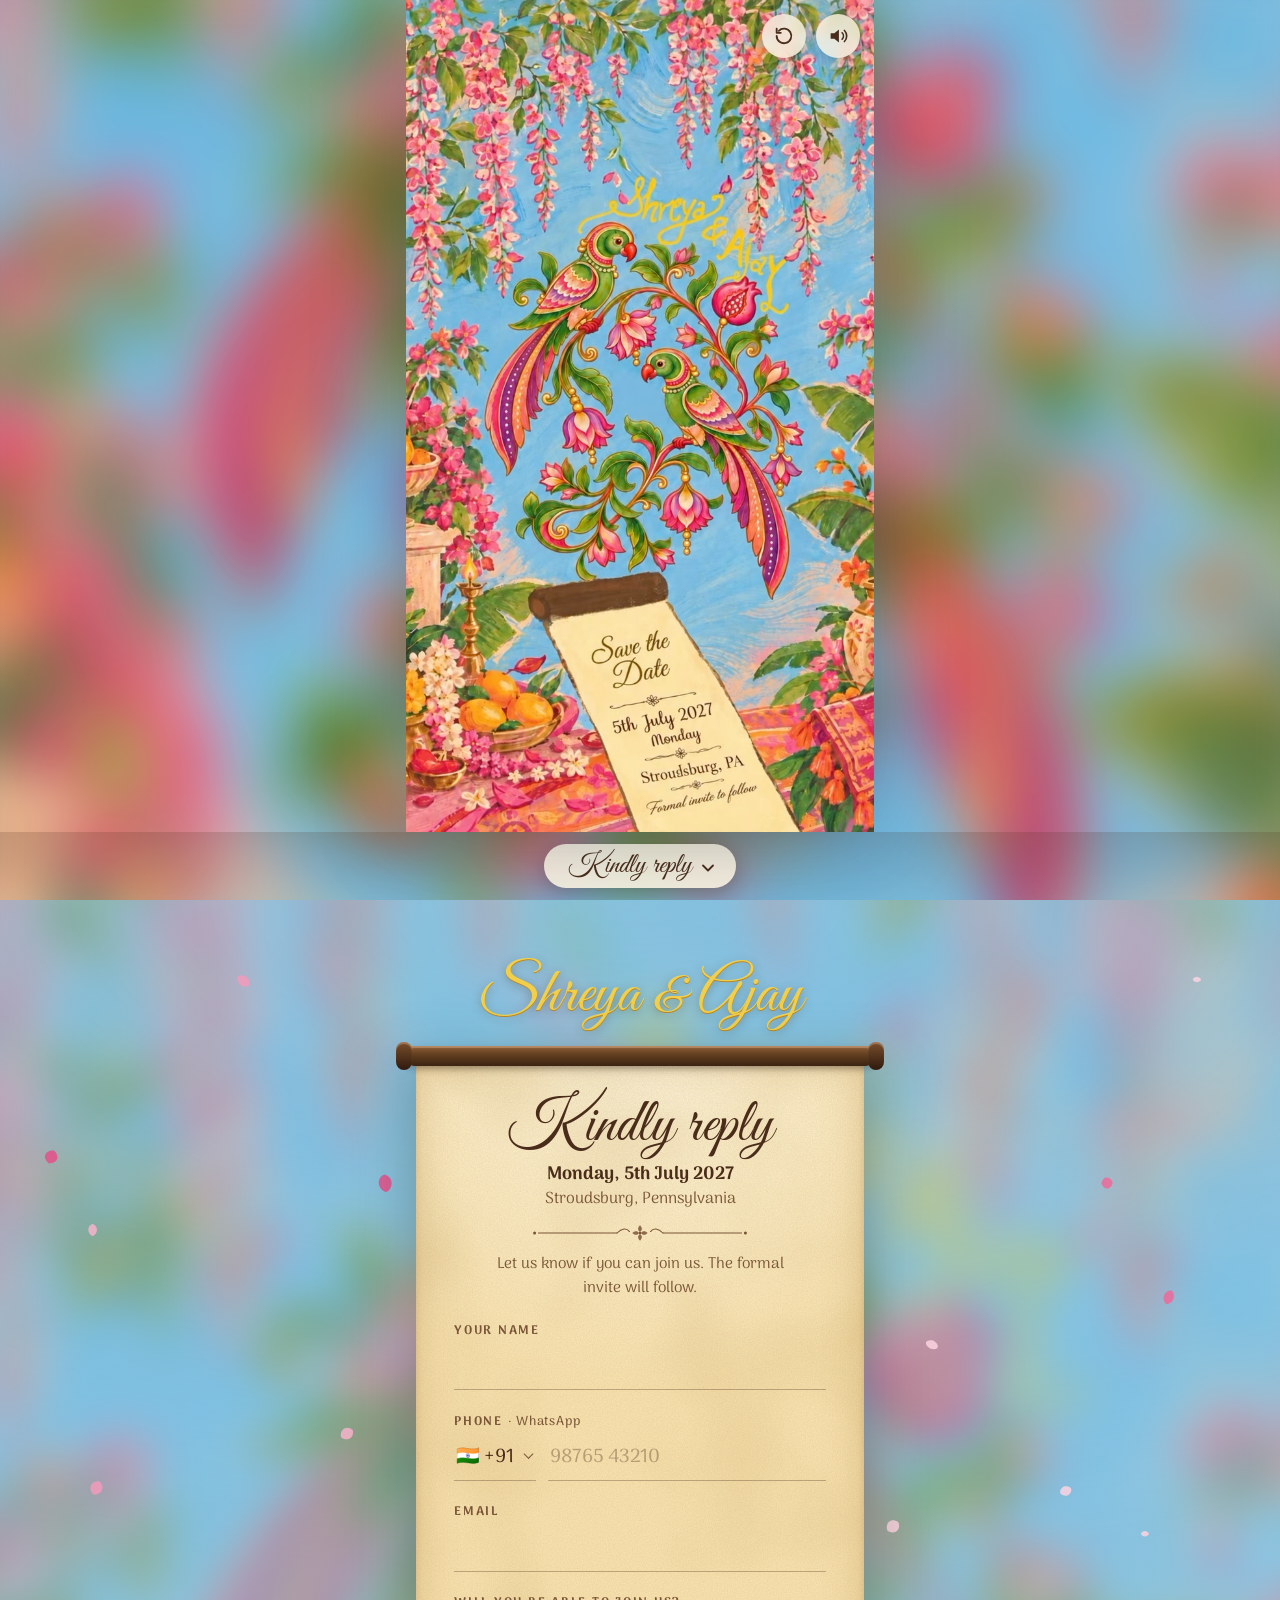
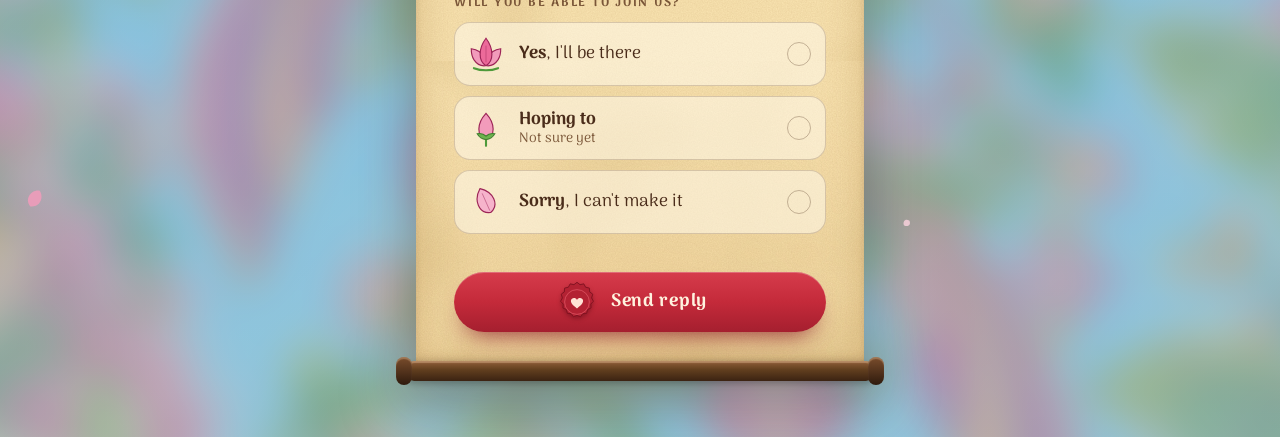
==== save-the-date/index.html @ 5972d690 "Save the date: custom reply page with a Cloudflare D1 backend /save-the-date/ plays the save-the-dat" ====
<!doctype html>
<html lang="en">
<head>
  <meta charset="utf-8">
  <meta name="viewport" content="width=device-width, initial-scale=1, viewport-fit=cover">
  <title>Shreya &amp; Ajay · Save the Date</title>
  <meta name="description" content="Monday, 5th July 2027 · Stroudsburg, PA">
  <meta name="robots" content="noindex, nofollow">
  <meta name="theme-color" content="#8DC3DD">
  <link rel="canonical" href="https://shreya-ajay.pages.dev/save-the-date/">

  <!-- WhatsApp / social link preview -->
  <meta property="og:type" content="website">
  <meta property="og:url" content="https://shreya-ajay.pages.dev/save-the-date/">
  <meta property="og:title" content="Shreya &amp; Ajay · Save the Date">
  <meta property="og:description" content="Monday, 5th July 2027 · Stroudsburg, PA · Tap to open">
  <meta property="og:image" content="https://shreya-ajay.pages.dev/save-the-date/media/og.jpg">
  <meta property="og:image:width" content="1200">
  <meta property="og:image:height" content="630">
  <meta property="og:image:alt" content="Two painted parrots on a flowering vine under pink wisteria, with Shreya &amp; Ajay written in gold">
  <meta name="twitter:card" content="summary_large_image">

  <link rel="icon" href="favicon.svg" type="image/svg+xml">
  <link rel="preconnect" href="https://fonts.googleapis.com">
  <link rel="preconnect" href="https://fonts.gstatic.com" crossorigin>
  <link rel="stylesheet" href="https://fonts.googleapis.com/css2?family=Arima:wght@400;500;600;700&family=Great+Vibes&display=swap">
  <link rel="preload" as="image" href="media/poster.jpg">
  <link rel="stylesheet" href="style.css">
  <script type="module" src="app.js"></script>
</head>
<body>
<main>

  <!-- 1 · The save-the-date film -->
  <section class="stage" id="stage" aria-label="Save the date">
    <img class="stage__backdrop" src="media/poster.jpg" alt="">
    <div class="stage__frame">
      <video class="film" id="film" playsinline preload="metadata" poster="media/poster.jpg"
             src="video/save-the-date.mp4"
             aria-label="Save the date film: Shreya and Ajay, Monday 5th July 2027, Stroudsburg, Pennsylvania. Formal invite to follow."></video>

      <button class="opener" id="opener" type="button" aria-label="Open the save the date (plays with sound)">
        <svg class="envelope" viewBox="0 0 120 84" aria-hidden="true">
          <rect x="2" y="2" width="116" height="80" rx="6" fill="#FBEFD3" stroke="#6B4A2E" stroke-width="2.5"/>
          <path d="M5 79 47 46M115 79 73 46" fill="none" stroke="#6B4A2E" stroke-width="2" stroke-linecap="round" opacity=".5"/>
          <path class="envelope__flap" d="M3.5 5.5 60 50 116.5 5.5" fill="#F6E4BC" stroke="#6B4A2E" stroke-width="2.5" stroke-linejoin="round"/>
          <path class="envelope__heart" d="M60 60c-9.5-6.6-11.6-12-8.6-15.3 2.6-2.8 6.8-2 8.6 1.4 1.8-3.4 6-4.2 8.6-1.4 3 3.3.9 8.7-8.6 15.3z" fill="#D2283C" stroke="#8A1626" stroke-width="1.2"/>
        </svg>
        <span class="opener__label">Tap to open</span>
        <span class="opener__hint">
          <svg viewBox="0 0 24 24" aria-hidden="true"><path d="M4 9h4l5-4v14l-5-4H4z" fill="currentColor"/><path d="M16.5 8.5a5 5 0 0 1 0 7M19 6a8.5 8.5 0 0 1 0 12" fill="none" stroke="currentColor" stroke-width="1.8" stroke-linecap="round"/></svg>
          Sound on
        </span>
      </button>

      <div class="spinner" aria-hidden="true"></div>

      <div class="film-controls">
        <button class="round-btn replay" id="replay" type="button" aria-label="Watch again">
          <svg viewBox="0 0 24 24" aria-hidden="true"><path d="M4 12a8 8 0 1 0 2.3-5.7M4 4v4.5h4.5" fill="none" stroke="currentColor" stroke-width="2" stroke-linecap="round" stroke-linejoin="round"/></svg>
        </button>
        <button class="round-btn" id="sound" type="button" aria-label="Mute" aria-pressed="false">
          <svg class="icon-on" viewBox="0 0 24 24" aria-hidden="true"><path d="M4 9h4l5-4v14l-5-4H4z" fill="currentColor"/><path d="M16.5 8.5a5 5 0 0 1 0 7M19 6a8.5 8.5 0 0 1 0 12" fill="none" stroke="currentColor" stroke-width="1.8" stroke-linecap="round"/></svg>
          <svg class="icon-off" viewBox="0 0 24 24" aria-hidden="true"><path d="M4 9h4l5-4v14l-5-4H4z" fill="currentColor"/><path d="m16 9 6 6m0-6-6 6" fill="none" stroke="currentColor" stroke-width="1.8" stroke-linecap="round"/></svg>
        </button>
      </div>
    </div>

    <!-- Below the film, so it never covers the painting -->
    <div class="stage__bar">
      <a class="cue" id="cue" href="#reply">
        <span>Kindly reply</span>
        <svg viewBox="0 0 24 24" aria-hidden="true"><path d="m6 9 6 6 6-6" fill="none" stroke="currentColor" stroke-width="2.2" stroke-linecap="round" stroke-linejoin="round"/></svg>
      </a>
    </div>
  </section>

  <!-- 2 · The reply scroll -->
  <section class="reply" id="reply" aria-labelledby="reply-title">
    <div class="reply__bg" aria-hidden="true"></div>
    <canvas class="petals" aria-hidden="true"></canvas>

    <p class="names" aria-hidden="true">Shreya <span>&amp;</span> Ajay</p>

    <div class="scroll" id="scroll">
      <div class="scroll__rod" aria-hidden="true"></div>
      <div class="scroll__body">
        <div class="scroll__paper">

          <!-- Form -->
          <div class="view" id="form-view">
            <h1 class="script title" id="reply-title">Kindly reply</h1>
            <p class="when"><strong>Monday, 5th July 2027</strong><br>Stroudsburg, Pennsylvania</p>
            <svg class="flourish" viewBox="0 0 240 20" aria-hidden="true">
              <path d="M14 10h82m48 0h82" stroke="currentColor" stroke-width="1.1" stroke-linecap="round"/>
              <path d="M96 10c5-5 10-5.5 13-1.5M144 10c-5-5-10-5.5-13-1.5" fill="none" stroke="currentColor" stroke-width="1.1" stroke-linecap="round"/>
              <g transform="translate(120 10)" fill="currentColor">
                <path d="M0-8c2.6 2.6 2.6 5.2 0 7-2.6-1.8-2.6-4.4 0-7zM0 8c2.6-2.6 2.6-5.2 0-7-2.6 1.8-2.6 4.4 0 7zM-8 0c2.6-2.6 5.2-2.6 7 0-1.8 2.6-4.4 2.6-7 0zM8 0c-2.6-2.6-5.2-2.6-7 0 1.8 2.6 4.4 2.6 7 0z" opacity=".85"/>
                <circle r="1.4"/>
              </g>
              <circle cx="10" cy="10" r="1.6" fill="currentColor"/><circle cx="230" cy="10" r="1.6" fill="currentColor"/>
            </svg>
            <p class="intro">Let us know if you can join us. The formal invite will follow.</p>

            <form id="rsvp" novalidate>
              <div class="field">
                <label for="name">Your name</label>
                <input id="name" name="name" autocomplete="name" autocapitalize="words" maxlength="80" required enterkeyhint="next" aria-describedby="name-error">
                <p class="field__error" id="name-error"></p>
              </div>

              <div class="field">
                <label for="phone">Phone <span class="label-note">· WhatsApp</span></label>
                <div class="phone">
                  <div class="cc">
                    <span class="cc__shown" id="cc-shown" aria-hidden="true">+91</span>
                    <select id="cc" name="cc" aria-label="Country code"></select>
                  </div>
                  <input id="phone" name="phone" type="tel" inputmode="tel" autocomplete="tel-national" maxlength="20" required enterkeyhint="next" aria-describedby="phone-error">
                </div>
                <p class="field__error" id="phone-error"></p>
              </div>

              <div class="field">
                <label for="email">Email</label>
                <input id="email" name="email" type="email" inputmode="email" autocomplete="email" autocapitalize="off" spellcheck="false" maxlength="254" required enterkeyhint="done" aria-describedby="email-error">
                <p class="field__error" id="email-error"></p>
              </div>

              <fieldset class="field choices" aria-describedby="attending-error">
                <legend>Will you be able to join us?</legend>
                <label class="choice">
                  <input type="radio" name="attending" value="yes" required>
                  <svg class="choice__art" viewBox="0 0 40 40" aria-hidden="true">
                    <path d="M8.5 33.5c3.6 1.4 7.4 2 11.5 2s7.9-.6 11.5-2" fill="none" stroke="#4E9A3A" stroke-width="2" stroke-linecap="round"/>
                    <path d="M6 15c5.8.6 10 3.6 12.3 8.6 1.6 3.6 1.4 6.6.8 7.6-3.6.3-7.8-1.6-10.5-5.6C7 23.1 5.9 19.2 6 15z" fill="#F29BBB" stroke="#9C2457" stroke-width="1.1"/>
                    <path d="M34 15c-5.8.6-10 3.6-12.3 8.6-1.6 3.6-1.4 6.6-.8 7.6 3.6.3 7.8-1.6 10.5-5.6C33 23.1 34.1 19.2 34 15z" fill="#F29BBB" stroke="#9C2457" stroke-width="1.1"/>
                    <path d="M20 5c3.8 5 5.6 10 5.6 15.2S23.5 29 20 31.2c-3.5-2.2-5.6-5.8-5.6-11S16.2 10 20 5z" fill="#EC6A9A" stroke="#9C2457" stroke-width="1.1"/>
                    <path d="M20 12v16" stroke="#9C2457" stroke-width=".8" opacity=".5"/>
                  </svg>
                  <span class="choice__text"><b>Yes</b>, I'll be there</span>
                  <span class="choice__tick" aria-hidden="true"></span>
                </label>
                <label class="choice">
                  <input type="radio" name="attending" value="maybe">
                  <svg class="choice__art" viewBox="0 0 40 40" aria-hidden="true">
                    <path d="M20 31v6" stroke="#4E9A3A" stroke-width="2" stroke-linecap="round"/>
                    <path d="M20 6c4.6 5 6.8 10 6.8 15 0 4.8-2.8 8.6-6.8 9.8-4-1.2-6.8-5-6.8-9.8 0-5 2.2-10 6.8-15z" fill="#F29BBB" stroke="#9C2457" stroke-width="1.1"/>
                    <path d="M20 31c-3.4-.4-6.6-2.4-8.4-5.6 3.4-.6 6.6.4 8.4 2.4 1.8-2 5-3 8.4-2.4-1.8 3.2-5 5.2-8.4 5.6z" fill="#6DB24E" stroke="#3F7D2E" stroke-width="1"/>
                  </svg>
                  <span class="choice__text"><b>Hoping to</b> <small>Not sure yet</small></span>
                  <span class="choice__tick" aria-hidden="true"></span>
                </label>
                <label class="choice">
                  <input type="radio" name="attending" value="no">
                  <svg class="choice__art" viewBox="0 0 40 40" aria-hidden="true">
                    <g transform="rotate(-24 20 20)">
                      <path d="M20 6c5.2 4 8 9 8 14.2 0 5.6-3.4 9.4-8 10.8-4.6-1.4-8-5.2-8-10.8C12 15 14.8 10 20 6z" fill="#F6B3CB" stroke="#9C2457" stroke-width="1.1"/>
                      <path d="M20 11v18" stroke="#9C2457" stroke-width=".8" opacity=".5"/>
                    </g>
                  </svg>
                  <span class="choice__text"><b>Sorry</b>, I can't make it</span>
                  <span class="choice__tick" aria-hidden="true"></span>
                </label>
                <p class="field__error" id="attending-error"></p>
              </fieldset>

              <div class="reveal" id="guests-reveal" inert>
                <div class="reveal__inner">
                  <div class="field guests">
                    <label for="guests">Total guests, including you</label>
                    <div class="count">
                      <button class="step" type="button" data-step="-1" aria-label="One fewer guest">−</button>
                      <output class="count__out" for="guests" id="guests-out" aria-live="polite">
                        <span class="count__num" id="guests-num">1</span>
                        <span class="count__unit" id="guests-unit">just me</span>
                      </output>
                      <button class="step" type="button" data-step="1" aria-label="One more guest">+</button>
                    </div>
                    <input class="range" id="guests" name="guests" type="range" min="1" max="10" step="1" value="1" aria-valuetext="Just me" aria-describedby="guests-error">
                    <div class="ticks" aria-hidden="true"></div>
                    <p class="field__error" id="guests-error"></p>
                  </div>
                </div>
              </div>

              <!-- Leave empty: catches spam bots -->
              <div class="hp" aria-hidden="true">
                <label for="website">Website</label>
                <input id="website" name="website" tabindex="-1" autocomplete="off">
              </div>

              <div class="turnstile" id="turnstile-box"></div>
              <p class="form-error" id="form-error" role="alert"></p>

              <button class="send" id="send" type="submit">
                <svg class="send__seal" viewBox="0 0 48 48" aria-hidden="true">
                  <path d="M24 2.5l3.3 2.6 4.1-.9 2 3.7 4.1.9.3 4.2 3.4 2.5-1.3 4 2 3.7-2.9 3.1.3 4.2-3.8 1.8-1 4.1-4.2.3-2.4 3.4-3.9-1.5-3.9 1.5-2.4-3.4-4.2-.3-1-4.1-3.8-1.8.3-4.2-2.9-3.1 2-3.7-1.3-4 3.4-2.5.3-4.2 4.1-.9 2-3.7 4.1.9z" fill="#B32233" stroke="#7E1220" stroke-width="1"/>
                  <circle cx="24" cy="24" r="13.5" fill="none" stroke="#E9606E" stroke-width="1" opacity=".7"/>
                  <path d="M24 31c-6.4-4.4-7.8-8-5.8-10.2 1.8-1.9 4.6-1.4 5.8.9 1.2-2.3 4-2.8 5.8-.9 2 2.2.6 5.8-5.8 10.2z" fill="#FFE3D6"/>
                </svg>
                <span class="send__label">Send reply</span>
              </button>
            </form>
          </div>

          <!-- Thank you -->
          <div class="view thanks" id="thanks-view" hidden>
            <svg class="thanks__art" viewBox="0 0 120 84" aria-hidden="true">
              <rect x="2" y="2" width="116" height="80" rx="6" fill="#FBEFD3" stroke="#6B4A2E" stroke-width="2.5"/>
              <path d="M5 79 47 46M115 79 73 46" fill="none" stroke="#6B4A2E" stroke-width="2" stroke-linecap="round" opacity=".5"/>
              <path d="M3.5 5.5 60 50 116.5 5.5" fill="#F6E4BC" stroke="#6B4A2E" stroke-width="2.5" stroke-linejoin="round"/>
              <path d="M60 60c-9.5-6.6-11.6-12-8.6-15.3 2.6-2.8 6.8-2 8.6 1.4 1.8-3.4 6-4.2 8.6-1.4 3 3.3.9 8.7-8.6 15.3z" fill="#D2283C" stroke="#8A1626" stroke-width="1.2"/>
            </svg>
            <h2 class="script title" id="thanks-title" tabindex="-1">Thank you!</h2>
            <p class="thanks__msg" id="thanks-msg"></p>
            <p class="summary" id="thanks-summary"></p>

            <div class="calendar" id="calendar">
              <p class="calendar__label">Add the date to your calendar</p>
              <div class="calendar__links">
                <a class="pill" id="cal-google" target="_blank" rel="noopener"
                   href="https://calendar.google.com/calendar/render?action=TEMPLATE&amp;text=Shreya%20%26%20Ajay%27s%20wedding&amp;dates=20270705/20270706&amp;location=Stroudsburg%2C%20PA&amp;details=Formal%20invite%20to%20follow.%20https%3A%2F%2Fshreya-ajay.pages.dev%2Fsave-the-date%2F">Google</a>
                <a class="pill" href="wedding.ics" download="shreya-ajay-wedding.ics">Apple / Outlook</a>
              </div>
            </div>

            <svg class="flourish" viewBox="0 0 240 20" aria-hidden="true">
              <path d="M14 10h82m48 0h82" stroke="currentColor" stroke-width="1.1" stroke-linecap="round"/>
              <g transform="translate(120 10)" fill="currentColor">
                <path d="M0-8c2.6 2.6 2.6 5.2 0 7-2.6-1.8-2.6-4.4 0-7zM0 8c2.6-2.6 2.6-5.2 0-7-2.6 1.8-2.6 4.4 0 7zM-8 0c2.6-2.6 5.2-2.6 7 0-1.8 2.6-4.4 2.6-7 0zM8 0c-2.6-2.6-5.2-2.6-7 0 1.8 2.6 4.4 2.6 7 0z" opacity=".85"/>
                <circle r="1.4"/>
              </g>
            </svg>
            <p class="formal">Formal invite to follow</p>

            <div class="thanks__actions">
              <button class="text-btn" id="change" type="button">Change my reply</button>
              <button class="text-btn" id="another" type="button">Reply for someone else</button>
            </div>
          </div>

          <noscript><p class="intro">Please turn on JavaScript to send your reply.</p></noscript>
        </div>
      </div>
      <div class="scroll__rod" aria-hidden="true"></div>
    </div>

    <p class="status" id="status" role="status" aria-live="polite"></p>
  </section>
</main>

<!-- The envelope that flies off when a reply is sent -->
<div class="flight" id="flight" aria-hidden="true">
  <svg viewBox="0 0 120 84">
    <rect x="2" y="2" width="116" height="80" rx="6" fill="#FBEFD3" stroke="#6B4A2E" stroke-width="2.5"/>
    <path d="M5 79 47 46M115 79 73 46" fill="none" stroke="#6B4A2E" stroke-width="2" stroke-linecap="round" opacity=".5"/>
    <path class="flight__flap" d="M3.5 5.5 60 50 116.5 5.5" fill="#F6E4BC" stroke="#6B4A2E" stroke-width="2.5" stroke-linejoin="round"/>
    <path class="flight__heart" d="M60 60c-9.5-6.6-11.6-12-8.6-15.3 2.6-2.8 6.8-2 8.6 1.4 1.8-3.4 6-4.2 8.6-1.4 3 3.3.9 8.7-8.6 15.3z" fill="#D2283C" stroke="#8A1626" stroke-width="1.2"/>
  </svg>
</div>
</body>
</html>
---- save-the-date/style.css ----
/* Shreya & Ajay · Save the Date
   Colours are sampled from the save-the-date painting: sky, wisteria pink,
   parrot green, the gold of the names, parchment and the brown ink on the scroll. */

:root {
  --sky: #8dc3dd;
  --sky-deep: #3f7fae;
  --pink: #e5508a;
  --pink-soft: #f6b3cb;
  --rose: #9c2457;
  --leaf: #4e9a3a;
  --gold: #f2cf4a;
  --paper: #fbe5b2;
  --paper-hi: #fff6dc;
  --paper-lo: #efd29a;
  --ink: #4a2c1a;
  --ink-soft: #7a5638;
  --ink-line: rgba(74, 44, 26, 0.32);
  --seal: #c42a3a;
  --seal-deep: #8a1626;
  --error: #a3192b;

  --script: 'Great Vibes', 'Snell Roundhand', 'Apple Chancery', cursive;
  --serif: 'Arima', Georgia, 'Times New Roman', serif;
  --spring: cubic-bezier(0.34, 1.56, 0.64, 1);
  --ease: cubic-bezier(0.65, 0, 0.35, 1);

  --paper-grain: url("data:image/svg+xml;utf8,<svg xmlns='http://www.w3.org/2000/svg' width='240' height='240'><filter id='n'><feTurbulence type='fractalNoise' baseFrequency='.8' numOctaves='3' stitchTiles='stitch'/><feColorMatrix values='0 0 0 0 .42 0 0 0 0 .27 0 0 0 0 .1 0 0 0 .22 0'/></filter><rect width='100%' height='100%' filter='url(%23n)'/></svg>");
  --paper-stains: url("data:image/svg+xml;utf8,<svg xmlns='http://www.w3.org/2000/svg' width='600' height='600'><filter id='s'><feTurbulence type='fractalNoise' baseFrequency='.008' numOctaves='2' seed='7'/><feColorMatrix values='0 0 0 0 .6 0 0 0 0 .42 0 0 0 0 .15 0 0 0 .55 -.25'/></filter><rect width='100%' height='100%' filter='url(%23s)'/></svg>");

  color-scheme: light;
}

*, *::before, *::after { box-sizing: border-box; }

html { -webkit-text-size-adjust: 100%; text-size-adjust: 100%; }
@media (prefers-reduced-motion: no-preference) {
  html { scroll-behavior: smooth; }
}

body {
  margin: 0;
  background: var(--sky);
  color: var(--ink);
  font: 400 17px/1.5 var(--serif);
  -webkit-font-smoothing: antialiased;
  overflow-x: hidden;
}

button, input, select { font: inherit; color: inherit; }
button { cursor: pointer; -webkit-tap-highlight-color: transparent; }
[hidden] { display: none !important; }

.script { font-family: var(--script); font-weight: 400; }

/* ───────────── 1 · The film ───────────── */

/* The film fills the screen above a slim bar. The frame is never wider than 9:16,
   so on any screen the film is only ever trimmed at the sides, never top or bottom,
   and the date on its scroll (at the very bottom of the painting) always shows. */
.stage {
  position: relative;
  height: 100vh;
  height: 100svh;
  display: grid;
  grid-template-rows: minmax(0, 1fr) auto;
  justify-items: center;
  overflow: hidden;
  overflow: clip; /* clip, unlike hidden, can never be scrolled sideways by scrollIntoView */
  isolation: isolate;
  background: #6fa9c8;
}

.stage__backdrop {
  position: absolute;
  inset: -48px;
  width: calc(100% + 96px);
  height: calc(100% + 96px);
  object-fit: cover;
  filter: blur(30px) saturate(1.15);
  opacity: 0.9;
  z-index: -1;
}

.stage__frame {
  position: relative;
  height: 100%;
  aspect-ratio: 9 / 16;
  max-width: 100%;
  overflow: hidden;
  overflow: clip;
  background: var(--sky);
  box-shadow: 0 0 80px rgba(18, 44, 66, 0.35);
}

.film {
  position: absolute;
  inset: 0;
  width: 100%;
  height: 100%;
  object-fit: cover;
  display: block;
}

/* The envelope over the film, before it plays */
.opener {
  position: absolute;
  inset: 0;
  border: 0;
  padding: 0 0 18vh;
  display: flex;
  flex-direction: column;
  align-items: center;
  justify-content: flex-end;
  gap: 14px;
  background: linear-gradient(180deg, transparent 45%, rgba(60, 30, 20, 0.28) 100%);
  transition: opacity 0.7s ease, transform 0.9s var(--ease);
}

.envelope {
  width: 116px;
  overflow: visible;
  filter: drop-shadow(0 10px 14px rgba(60, 30, 10, 0.35));
  animation: float 3.2s ease-in-out infinite;
}
.envelope__flap, .flight__flap {
  transform-box: fill-box;
  transform-origin: 50% 0;
  transition: transform 0.5s var(--ease);
}
.envelope__heart { transform-box: fill-box; transform-origin: 50% 50%; animation: beat 1.6s ease-in-out infinite; }

.opener__label {
  padding: 10px 22px;
  border-radius: 999px;
  background: rgba(255, 248, 230, 0.86);
  color: var(--ink);
  font: 600 15px/1 var(--serif);
  letter-spacing: 0.16em;
  text-transform: uppercase;
  box-shadow: 0 6px 18px rgba(40, 20, 10, 0.25);
  -webkit-backdrop-filter: blur(6px);
  backdrop-filter: blur(6px);
}
.opener__hint {
  display: inline-flex;
  align-items: center;
  gap: 6px;
  color: #fff8e6;
  font-size: 14px;
  letter-spacing: 0.04em;
  text-shadow: 0 1px 6px rgba(40, 20, 10, 0.6);
}
.opener__hint svg { width: 18px; height: 18px; }

.opener:focus-visible { outline: none; }
.opener:focus-visible .opener__label { outline: 3px solid var(--gold); outline-offset: 3px; }

.stage.is-open .opener {
  opacity: 0;
  transform: scale(1.08);
  pointer-events: none;
}
.stage.is-open .envelope__flap { transform: scaleY(-1); }

@keyframes float {
  0%, 100% { transform: translateY(0) rotate(-2deg); }
  50% { transform: translateY(-8px) rotate(2deg); }
}
@keyframes beat {
  0%, 60%, 100% { transform: scale(1); }
  30% { transform: scale(1.12); }
}

/* Buffering ring */
.spinner {
  position: absolute;
  left: 50%;
  top: 50%;
  width: 44px;
  height: 44px;
  margin: -22px 0 0 -22px;
  border-radius: 50%;
  border: 3px solid rgba(255, 248, 230, 0.35);
  border-top-color: #fff8e6;
  opacity: 0;
  transition: opacity 0.3s;
  pointer-events: none;
}
.stage.is-buffering .spinner { opacity: 1; animation: spin 0.9s linear infinite; }
@keyframes spin { to { transform: rotate(1turn); } }

.film-controls {
  position: absolute;
  top: max(14px, env(safe-area-inset-top));
  right: 14px;
  display: flex;
  gap: 10px;
  opacity: 0;
  visibility: hidden;
  transition: opacity 0.4s, visibility 0.4s;
}
.stage.is-open .film-controls { opacity: 1; visibility: visible; }
.replay { transform: scale(0.6); opacity: 0; visibility: hidden; transition: transform 0.4s var(--spring), opacity 0.3s, visibility 0.3s; }
.stage.is-ended .replay { transform: none; opacity: 1; visibility: visible; }

.round-btn {
  width: 44px;
  height: 44px;
  border-radius: 50%;
  border: 0;
  display: grid;
  place-items: center;
  background: rgba(255, 248, 230, 0.78);
  color: var(--ink);
  box-shadow: 0 4px 14px rgba(40, 20, 10, 0.22);
  -webkit-backdrop-filter: blur(6px);
  backdrop-filter: blur(6px);
}
.round-btn svg { width: 22px; height: 22px; }
.round-btn .icon-off, .round-btn[aria-pressed='true'] .icon-on { display: none; }
.round-btn[aria-pressed='true'] .icon-off { display: block; }

/* "Kindly reply" bar under the film */
.stage__bar {
  width: 100%;
  min-height: 68px;
  padding: 8px 16px max(8px, env(safe-area-inset-bottom));
  display: flex;
  align-items: center;
  justify-content: center;
  background: linear-gradient(180deg, rgba(74, 44, 26, 0.18), rgba(74, 44, 26, 0.05));
}

.cue {
  display: inline-flex;
  align-items: center;
  gap: 6px;
  padding: 4px 18px 4px 24px;
  border-radius: 999px;
  background: rgba(255, 248, 230, 0.9);
  color: var(--ink);
  text-decoration: none;
  font: 400 28px/1.3 var(--script);
  box-shadow: 0 6px 18px rgba(40, 20, 10, 0.22);
  transition: transform 0.3s var(--spring), box-shadow 0.3s;
}
.cue svg { width: 20px; height: 20px; margin-top: 4px; }
.cue:focus-visible { outline: 3px solid var(--gold); outline-offset: 3px; }
.stage.is-ended .cue { animation: call 1.8s ease-in-out infinite; }
.stage.is-ended .cue svg { animation: nudge 1.8s ease-in-out infinite; }
@keyframes nudge { 50% { transform: translateY(4px); } }
@keyframes call {
  0%, 100% { transform: none; box-shadow: 0 6px 18px rgba(40, 20, 10, 0.22), 0 0 0 0 rgba(255, 248, 230, 0.7); }
  50% { transform: scale(1.05); box-shadow: 0 6px 18px rgba(40, 20, 10, 0.22), 0 0 0 10px rgba(255, 248, 230, 0); }
}

.text-btn {
  border: 0;
  background: none;
  padding: 8px 10px;
  display: inline-flex;
  align-items: center;
  gap: 6px;
  font-size: 15px;
  color: inherit;
  text-decoration: underline;
  text-decoration-thickness: 1px;
  text-underline-offset: 4px;
}

/* ───────────── 2 · The reply scroll ───────────── */

.reply {
  position: relative;
  min-height: 100vh;
  min-height: 100svh;
  padding: clamp(36px, 7vh, 72px) 16px max(56px, env(safe-area-inset-bottom));
  display: grid;
  justify-items: center;
  align-content: start;
  overflow: hidden;
  overflow: clip;
  isolation: isolate;
  scroll-margin-top: 0;
}

.reply__bg {
  position: absolute;
  inset: -60px;
  background: url(media/end.jpg) center 30% / cover no-repeat;
  filter: blur(22px) saturate(1.15);
  z-index: -3;
}
.reply::before {
  content: '';
  position: absolute;
  inset: 0;
  z-index: -2;
  background:
    radial-gradient(120% 60% at 50% 0%, rgba(141, 195, 221, 0.15), rgba(141, 195, 221, 0.55)),
    linear-gradient(180deg, rgba(141, 195, 221, 0.5), rgba(141, 195, 221, 0.1) 45%, rgba(251, 230, 180, 0.2));
}

.petals {
  position: absolute;
  inset: 0;
  width: 100%;
  height: 100%;
  z-index: -1;
  pointer-events: none;
}

.names {
  margin: 0 0 18px;
  font: 400 clamp(46px, 13vw, 64px)/1 var(--script);
  color: var(--gold);
  text-shadow:
    0 1px 0 #b8872a,
    0 2px 10px rgba(60, 40, 10, 0.35);
}
.names span { font-size: 0.8em; padding: 0 0.05em; }

.scroll {
  width: min(100%, 448px);
  position: relative;
  filter: drop-shadow(0 22px 30px rgba(40, 28, 10, 0.3));
}

/* Wooden rollers, like the scroll in the film */
.scroll__rod {
  position: relative;
  z-index: 2;
  height: 20px;
  margin: 0 -12px;
  border-radius: 10px;
  background: linear-gradient(180deg, #91603a 0%, #63401f 42%, #3b2312 100%);
  box-shadow: inset 0 2px 1px rgba(255, 220, 180, 0.35), 0 3px 6px rgba(0, 0, 0, 0.22);
}
.scroll__rod::before, .scroll__rod::after {
  content: '';
  position: absolute;
  top: -4px;
  width: 16px;
  height: 28px;
  border-radius: 8px;
  background: linear-gradient(180deg, #7a4d2c, #2e1a0d);
  box-shadow: inset 0 2px 1px rgba(255, 220, 180, 0.3);
}
.scroll__rod::before { left: -8px; }
.scroll__rod::after { right: -8px; }

/* Unrolls when it comes into view (grid-rows 0fr → 1fr) */
.scroll__body {
  display: grid;
  grid-template-rows: 1fr;
  margin: -5px 0;
}
.scroll.will-unroll .scroll__body { grid-template-rows: 0fr; }
.scroll.will-unroll.is-open .scroll__body {
  grid-template-rows: 1fr;
  transition: grid-template-rows 1.3s var(--ease);
}

.scroll__paper {
  min-height: 0;
  overflow: hidden;
  overflow: clip;
  padding: 34px clamp(20px, 6vw, 38px) 34px;
  background:
    var(--paper-grain),
    var(--paper-stains),
    radial-gradient(140% 60% at 50% 0%, var(--paper-hi), transparent 60%),
    radial-gradient(130% 50% at 50% 100%, var(--paper-lo), transparent 70%),
    var(--paper);
  box-shadow:
    inset 0 0 40px rgba(160, 110, 40, 0.3),
    inset 0 12px 14px -10px rgba(60, 30, 10, 0.45),
    inset 0 -12px 14px -10px rgba(60, 30, 10, 0.45);
}

.view { text-align: center; }
.view > * + * { margin-top: 0; }

.title {
  margin: 0;
  font-size: clamp(50px, 14vw, 60px);
  line-height: 1.05;
  color: var(--ink);
}
.when {
  margin: 4px 0 0;
  font-size: 16px;
  line-height: 1.45;
  color: var(--ink-soft);
}
.when strong { color: var(--ink); font-weight: 700; font-size: 18px; }

.flourish {
  display: block;
  width: min(230px, 80%);
  height: 20px;
  margin: 12px auto 10px;
  color: var(--ink-soft);
}

.intro {
  margin: 0 auto 22px;
  max-width: 30ch;
  font-size: 15.5px;
  color: var(--ink-soft);
}

/* Fields */
form { text-align: left; }

.field { margin: 0 0 22px; }

.field > label:not(.choice), .choices legend {
  display: block;
  margin-bottom: 2px;
  font-size: 12.5px;
  font-weight: 700;
  letter-spacing: 0.14em;
  text-transform: uppercase;
  color: var(--ink-soft);
}
.label-note { letter-spacing: 0.06em; font-weight: 500; text-transform: none; font-size: 13px; }

input:not([type='radio']):not([type='range']) {
  width: 100%;
  min-height: 46px;
  padding: 10px 2px 8px;
  border: 0;
  border-bottom: 1.5px solid var(--ink-line);
  border-radius: 0;
  background: transparent;
  font-size: 19px;
  font-weight: 500;
  color: var(--ink);
  outline: none;
  transition: border-color 0.25s, box-shadow 0.25s;
  -webkit-appearance: none;
  appearance: none;
}
input:not([type='radio']):not([type='range']):focus {
  border-bottom-color: var(--seal);
  box-shadow: 0 1.5px 0 var(--seal);
}
input::placeholder { color: rgba(74, 44, 26, 0.35); }
input:-webkit-autofill {
  -webkit-text-fill-color: var(--ink);
  transition: background-color 600000s 0s;
}

.field.has-error input { border-bottom-color: var(--error); }
.field__error {
  margin: 6px 0 0;
  min-height: 0;
  font-size: 14px;
  color: var(--error);
}
.field__error:empty { display: none; }

/* Phone: country code + number */
.phone { display: grid; grid-template-columns: auto 1fr; gap: 12px; align-items: end; }
.cc {
  position: relative;
  min-height: 46px;
  display: flex;
  align-items: center;
  gap: 6px;
  padding: 10px 22px 8px 2px;
  border-bottom: 1.5px solid var(--ink-line);
  font-size: 19px;
  font-weight: 500;
  white-space: nowrap;
}
.cc::after {
  content: '';
  position: absolute;
  right: 4px;
  top: 50%;
  width: 7px;
  height: 7px;
  margin-top: -3px;
  border: solid var(--ink-soft);
  border-width: 0 1.5px 1.5px 0;
  transform: translateY(-50%) rotate(45deg);
}
.cc select {
  position: absolute;
  inset: 0;
  width: 100%;
  opacity: 0;
  cursor: pointer;
  font-size: 16px;
}
.cc:focus-within { border-bottom-color: var(--seal); box-shadow: 0 1.5px 0 var(--seal); }

/* Attending choices */
.choices { border: 0; padding: 0; min-width: 0; }
.choices legend { padding: 0; margin-bottom: 10px; }

.choice {
  position: relative;
  display: grid;
  grid-template-columns: 42px 1fr 24px;
  align-items: center;
  gap: 12px;
  margin-bottom: 10px;
  padding: 10px 14px 10px 10px;
  border: 1.5px solid rgba(74, 44, 26, 0.2);
  border-radius: 16px;
  background: rgba(255, 250, 236, 0.55);
  cursor: pointer;
  transition: border-color 0.25s, background-color 0.25s, box-shadow 0.25s, transform 0.25s var(--spring);
}
.choice:active { transform: scale(0.985); }
.choice input {
  position: absolute;
  inset: 0;
  width: 100%;
  height: 100%;
  margin: 0;
  opacity: 0;
  cursor: pointer;
}
.choice:has(input:focus-visible) { outline: 3px solid var(--sky-deep); outline-offset: 2px; }
.choice:has(input:checked) {
  border-color: var(--rose);
  background: rgba(246, 179, 203, 0.38);
  box-shadow: 0 10px 20px -14px rgba(156, 36, 87, 0.8);
}

.choice__art { width: 42px; height: 42px; transition: transform 0.5s var(--spring); }
.choice:has(input:checked) .choice__art { transform: scale(1.14) rotate(-5deg); }

.choice__text { font-size: 17.5px; line-height: 1.25; }
.choice__text b { font-weight: 700; }
.choice__text small { display: block; font-size: 14px; color: var(--ink-soft); }

.choice__tick {
  width: 24px;
  height: 24px;
  border-radius: 50%;
  border: 1.5px solid rgba(74, 44, 26, 0.3);
  display: grid;
  place-items: center;
  transition: background-color 0.25s, border-color 0.25s;
}
.choice__tick::after {
  content: '';
  width: 6px;
  height: 11px;
  margin-top: -3px;
  border: solid #fff6e8;
  border-width: 0 2px 2px 0;
  transform: rotate(45deg) scale(0);
  transition: transform 0.35s var(--spring);
}
.choice:has(input:checked) .choice__tick { background: var(--seal); border-color: var(--seal); }
.choice:has(input:checked) .choice__tick::after { transform: rotate(45deg) scale(1); }

.choices .field__error { margin-top: -2px; }

/* Guests: revealed for "yes" / "hoping to" */
.reveal {
  display: grid;
  grid-template-rows: 0fr;
  opacity: 0;
  transition: grid-template-rows 0.5s var(--ease), opacity 0.4s;
}
.reveal.is-shown { grid-template-rows: 1fr; opacity: 1; }
.reveal__inner { min-height: 0; overflow: hidden;
  overflow: clip; }
.reveal .field { padding-top: 4px; }

.guests > label { text-align: center; }
.count {
  display: flex;
  align-items: center;
  justify-content: center;
  gap: 22px;
  margin: 8px 0 2px;
}
.count__out { display: grid; justify-items: center; min-width: 92px; }
.count__num {
  font: 700 50px/1 var(--serif);
  font-variant-numeric: tabular-nums;
  color: var(--ink);
}
.count__num.bump { animation: bump 0.35s var(--spring); }
@keyframes bump { 40% { transform: scale(1.18); } }
.count__unit { font-size: 15px; color: var(--ink-soft); }

.step {
  width: 46px;
  height: 46px;
  border-radius: 50%;
  border: 1.5px solid rgba(74, 44, 26, 0.28);
  background: rgba(255, 250, 236, 0.75);
  font-size: 26px;
  line-height: 1;
  color: var(--ink);
  display: grid;
  place-items: center;
  transition: transform 0.2s var(--spring), opacity 0.2s;
}
.step:active { transform: scale(0.9); }
.step:disabled { opacity: 0.3; cursor: default; }
.step:focus-visible { outline: 3px solid var(--sky-deep); outline-offset: 2px; }

/* The range: a vine with a wax-seal thumb */
.range {
  --pct: 0%;
  display: block;
  width: 100%;
  height: 40px;
  margin: 4px 0 0;
  background: transparent;
  -webkit-appearance: none;
  appearance: none;
  cursor: pointer;
  touch-action: pan-y;
}
.range:focus { outline: none; }
.range::-webkit-slider-runnable-track {
  height: 6px;
  border-radius: 3px;
  background: linear-gradient(90deg, var(--pink) var(--pct), rgba(74, 44, 26, 0.16) var(--pct));
}
.range::-moz-range-track { height: 6px; border-radius: 3px; background: rgba(74, 44, 26, 0.16); }
.range::-moz-range-progress { height: 6px; border-radius: 3px; background: var(--pink); }
.range::-webkit-slider-thumb {
  -webkit-appearance: none;
  width: 32px;
  height: 32px;
  margin-top: -13px;
  border-radius: 50%;
  border: 2px solid #fbefd3;
  background:
    url("data:image/svg+xml;utf8,<svg xmlns='http://www.w3.org/2000/svg' viewBox='0 0 24 24'><path d='M12 20c-6.6-4.4-8.2-8.2-6.1-10.5 1.9-2 4.9-1.5 6.1.9 1.2-2.4 4.2-2.9 6.1-.9 2.1 2.3.5 6.1-6.1 10.5z' fill='%23FFE3D6'/></svg>") center / 16px no-repeat,
    radial-gradient(circle at 35% 30%, #e9606e, var(--seal) 55%, var(--seal-deep));
  box-shadow: 0 4px 10px rgba(138, 22, 38, 0.45);
  transition: transform 0.2s var(--spring);
}
.range:active::-webkit-slider-thumb { transform: scale(1.15); }
.range:focus-visible::-webkit-slider-thumb { box-shadow: 0 0 0 4px rgba(63, 127, 174, 0.55); }
.range::-moz-range-thumb {
  width: 28px;
  height: 28px;
  border-radius: 50%;
  border: 2px solid #fbefd3;
  background:
    url("data:image/svg+xml;utf8,<svg xmlns='http://www.w3.org/2000/svg' viewBox='0 0 24 24'><path d='M12 20c-6.6-4.4-8.2-8.2-6.1-10.5 1.9-2 4.9-1.5 6.1.9 1.2-2.4 4.2-2.9 6.1-.9 2.1 2.3.5 6.1-6.1 10.5z' fill='%23FFE3D6'/></svg>") center / 16px no-repeat,
    radial-gradient(circle at 35% 30%, #e9606e, var(--seal) 55%, var(--seal-deep));
  box-shadow: 0 4px 10px rgba(138, 22, 38, 0.45);
}
.range:focus-visible::-moz-range-thumb { box-shadow: 0 0 0 4px rgba(63, 127, 174, 0.55); }

.ticks {
  display: flex;
  justify-content: space-between;
  padding: 0 11px;
  margin-top: -2px;
}
.ticks button {
  width: 18px;
  padding: 2px 0;
  border: 0;
  background: none;
  font-size: 13px;
  color: var(--ink-soft);
  text-align: center;
}
.ticks button.is-on { color: var(--rose); font-weight: 700; }

/* Honeypot (hidden from people) */
.hp { position: absolute; left: -9999px; width: 1px; height: 1px; overflow: hidden; }

.turnstile:empty { display: none; }
.turnstile { display: flex; justify-content: center; margin: 0 0 14px; }

.form-error { margin: 0 0 12px; text-align: center; color: var(--error); font-size: 15px; }
.form-error:empty { display: none; }

/* Send: a wax seal on a red ribbon */
.send {
  display: flex;
  align-items: center;
  justify-content: center;
  gap: 12px;
  width: 100%;
  min-height: 60px;
  margin-top: 6px;
  padding: 8px 26px 8px 8px;
  border: 0;
  border-radius: 999px;
  background: linear-gradient(180deg, #d63c4c, var(--seal) 50%, #a51f2f);
  color: #fff3df;
  font: 700 18px/1 var(--serif);
  letter-spacing: 0.04em;
  box-shadow: 0 14px 24px -12px rgba(138, 22, 38, 0.85), inset 0 1px 0 rgba(255, 255, 255, 0.25);
  transition: transform 0.2s var(--spring), box-shadow 0.25s, filter 0.25s;
}
.send:hover { filter: brightness(1.05); }
.send:active { transform: scale(0.98); }
.send:focus-visible { outline: 3px solid var(--sky-deep); outline-offset: 3px; }
.send__seal {
  width: 44px;
  height: 44px;
  flex: none;
  filter: drop-shadow(0 2px 2px rgba(60, 0, 10, 0.35));
  transition: transform 0.6s var(--spring);
}
.send:hover .send__seal { transform: rotate(-14deg); }
.send[aria-busy='true'] { pointer-events: none; }
.send[aria-busy='true'] .send__seal { animation: spin 1.4s linear infinite; }

/* Thank you */
.thanks__art {
  width: 104px;
  margin: 4px auto 8px;
  display: block;
  filter: drop-shadow(0 8px 10px rgba(60, 30, 10, 0.25));
}
.thanks .title:focus { outline: none; }
.thanks__msg { margin: 6px auto 0; max-width: 30ch; font-size: 17px; }
.summary {
  display: inline-block;
  margin: 18px auto 0;
  padding: 8px 16px;
  border-radius: 12px;
  background: rgba(255, 250, 236, 0.65);
  border: 1px solid rgba(74, 44, 26, 0.18);
  font-size: 15px;
  color: var(--ink-soft);
}
.summary b { color: var(--ink); }

.calendar { margin-top: 22px; }
.calendar__label {
  margin: 0 0 10px;
  font-size: 12.5px;
  font-weight: 700;
  letter-spacing: 0.14em;
  text-transform: uppercase;
  color: var(--ink-soft);
}
.calendar__links { display: flex; justify-content: center; flex-wrap: wrap; gap: 10px; }
.pill {
  display: inline-flex;
  align-items: center;
  min-height: 44px;
  padding: 0 18px;
  border-radius: 999px;
  border: 1.5px solid rgba(74, 44, 26, 0.3);
  background: rgba(255, 250, 236, 0.7);
  color: var(--ink);
  font-weight: 600;
  font-size: 15.5px;
  text-decoration: none;
  transition: background-color 0.2s, border-color 0.2s;
}
.pill:hover { background: #fff8e8; border-color: var(--ink-soft); }
.pill:focus-visible { outline: 3px solid var(--sky-deep); outline-offset: 2px; }

.thanks .flourish { margin-top: 22px; }
.formal { margin: 0; font-family: var(--script); font-size: 30px; line-height: 1.2; }
.thanks__actions {
  margin-top: 14px;
  display: flex;
  flex-direction: column;
  align-items: center;
  gap: 0;
  color: var(--ink-soft);
}
.thanks__actions .text-btn { color: var(--ink-soft); }

.view.is-entering { animation: rise 0.7s var(--ease) both; }
@keyframes rise { from { opacity: 0; transform: translateY(14px); } }

.status {
  position: absolute;
  width: 1px;
  height: 1px;
  overflow: hidden;
  clip-path: inset(50%);
}

/* The envelope that flies away on send */
.flight {
  position: fixed;
  left: 0;
  top: 0;
  width: 132px;
  z-index: 50;
  pointer-events: none;
  opacity: 0;
  filter: drop-shadow(0 14px 16px rgba(40, 20, 10, 0.35));
}
.flight svg { display: block; width: 100%; overflow: visible; }
.flight__flap { transform: scaleY(-1); }
.flight.is-sealed .flight__flap { transform: scaleY(1); }
.flight__heart { transform-box: fill-box; transform-origin: 50% 50%; transform: scale(0); transition: transform 0.4s var(--spring) 0.25s; }
.flight.is-sealed .flight__heart { transform: scale(1); }

/* Wider screens: a little more room */
@media (min-width: 720px) {
  .reply { padding-top: 64px; }
  .opener { padding-bottom: 16%; }
}

@media (prefers-reduced-motion: reduce) {
  *, *::before, *::after {
    animation-duration: 0.01ms !important;
    animation-iteration-count: 1 !important;
    transition-duration: 0.01ms !important;
  }
}
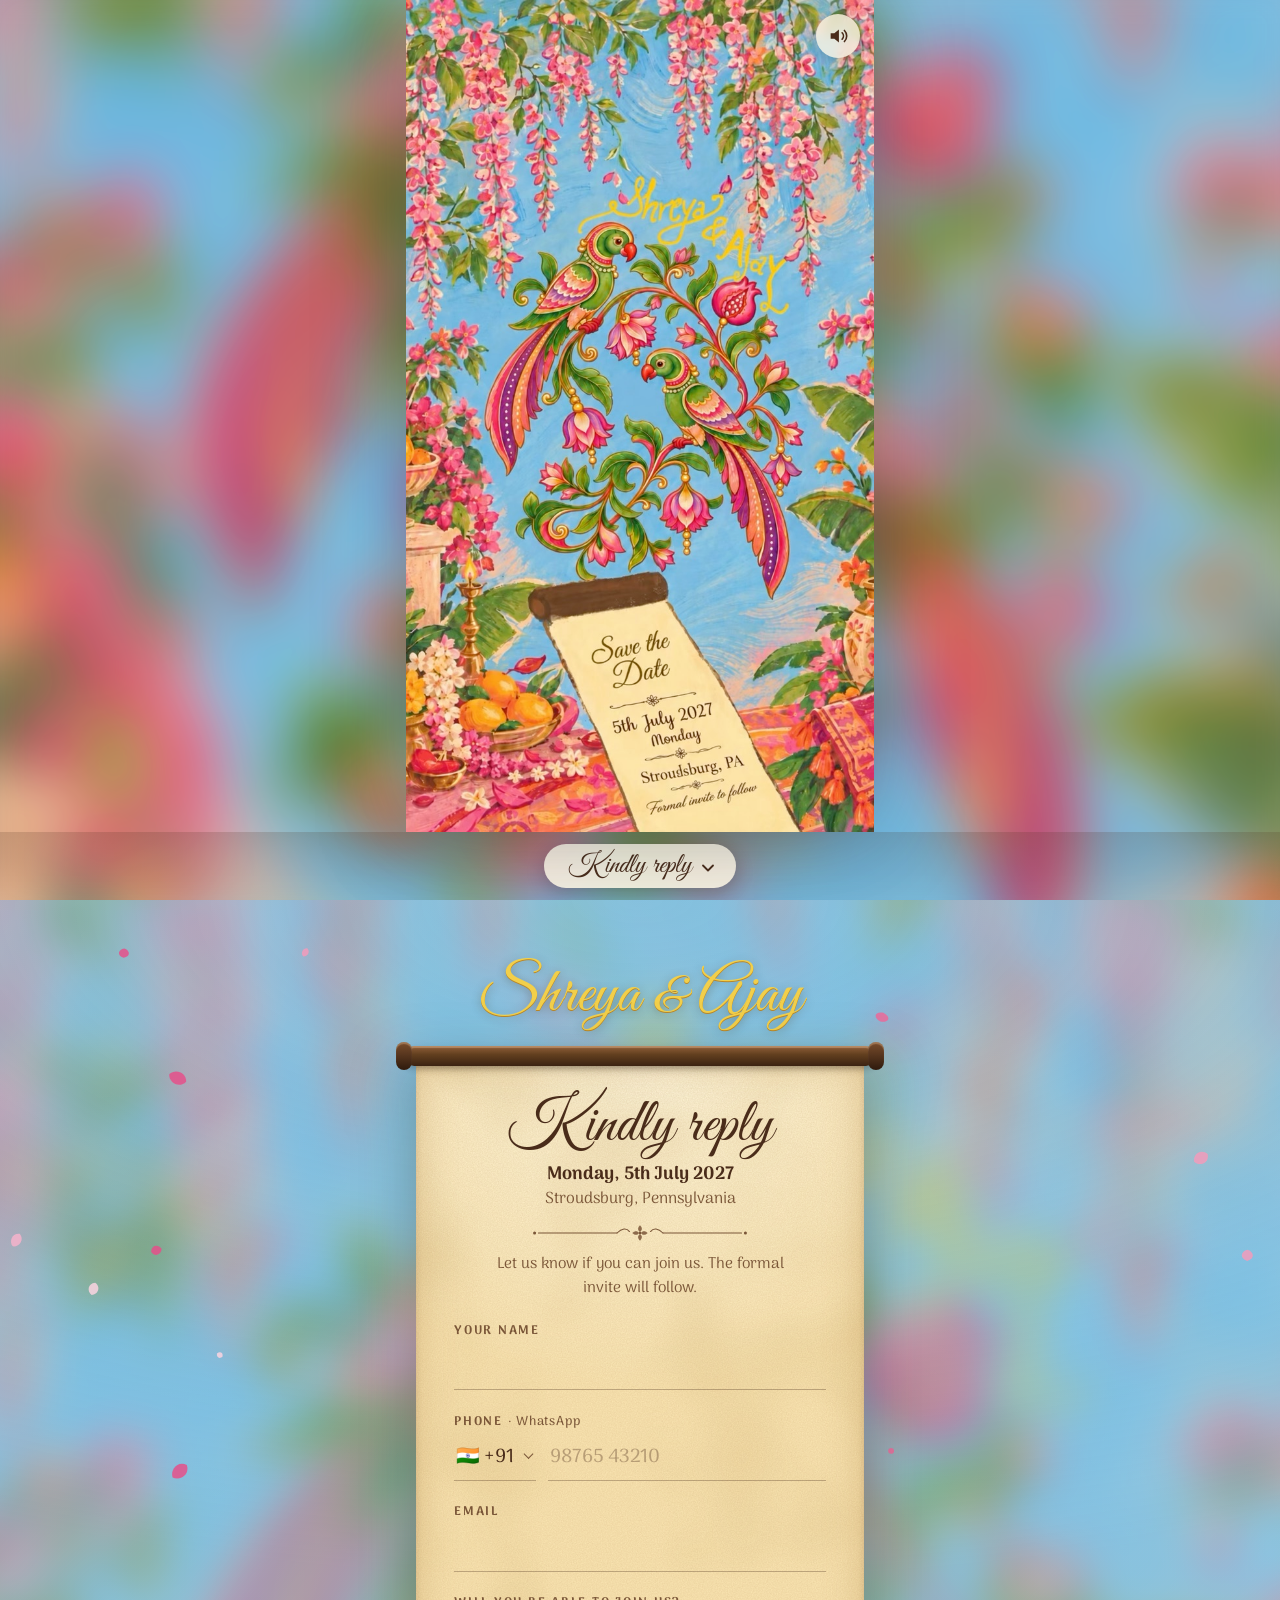
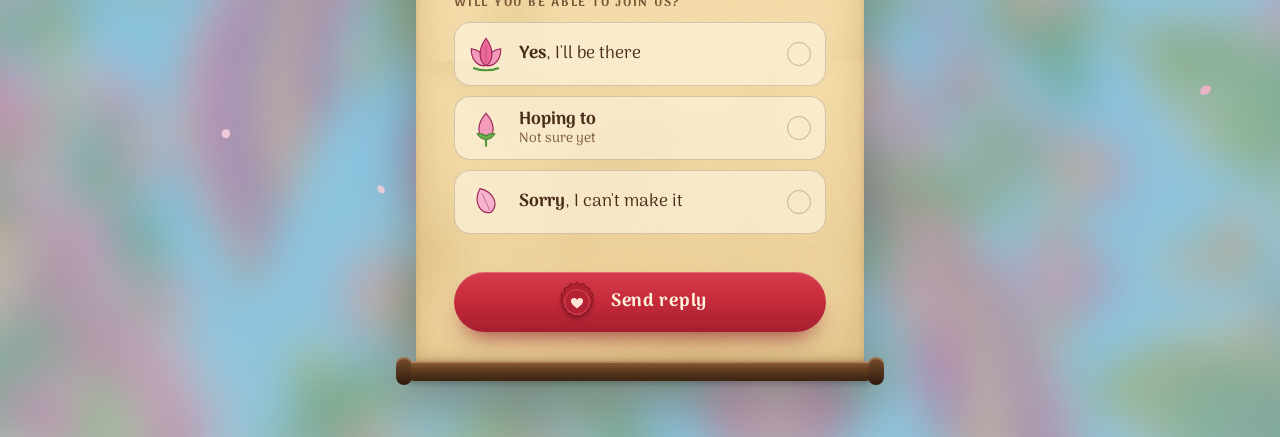
==== commit 154c8196: "Save the date: loop the film until the guest moves on; blur it before the tap - The film and its son" ====
--- a/save-the-date/index.html
+++ b/save-the-date/index.html
@@ -38,6 +38,10 @@
       <video class="film" id="film" playsinline preload="metadata" poster="media/poster.jpg"
              src="video/save-the-date.mp4"
              aria-label="Save the date film: Shreya and Ajay, Monday 5th July 2027, Stroudsburg, Pennsylvania. Formal invite to follow."></video>
+      <!-- Covers the jump when the film loops back to the start -->
+      <img class="loop-fade" id="loop-fade" src="media/end.jpg" alt="">
+      <!-- The blurred painting behind the envelope; it clears when the envelope is tapped -->
+      <img class="veil" src="media/poster.jpg" alt="">
 
       <button class="opener" id="opener" type="button" aria-label="Open the save the date (plays with sound)">
         <svg class="envelope" viewBox="0 0 120 84" aria-hidden="true">
@@ -56,9 +60,6 @@
       <div class="spinner" aria-hidden="true"></div>
 
       <div class="film-controls">
-        <button class="round-btn replay" id="replay" type="button" aria-label="Watch again">
-          <svg viewBox="0 0 24 24" aria-hidden="true"><path d="M4 12a8 8 0 1 0 2.3-5.7M4 4v4.5h4.5" fill="none" stroke="currentColor" stroke-width="2" stroke-linecap="round" stroke-linejoin="round"/></svg>
-        </button>
         <button class="round-btn" id="sound" type="button" aria-label="Mute" aria-pressed="false">
           <svg class="icon-on" viewBox="0 0 24 24" aria-hidden="true"><path d="M4 9h4l5-4v14l-5-4H4z" fill="currentColor"/><path d="M16.5 8.5a5 5 0 0 1 0 7M19 6a8.5 8.5 0 0 1 0 12" fill="none" stroke="currentColor" stroke-width="1.8" stroke-linecap="round"/></svg>
           <svg class="icon-off" viewBox="0 0 24 24" aria-hidden="true"><path d="M4 9h4l5-4v14l-5-4H4z" fill="currentColor"/><path d="m16 9 6 6m0-6-6 6" fill="none" stroke="currentColor" stroke-width="1.8" stroke-linecap="round"/></svg>
--- a/save-the-date/style.css
+++ b/save-the-date/style.css
@@ -93,7 +93,7 @@
   box-shadow: 0 0 80px rgba(18, 44, 66, 0.35);
 }
 
-.film {
+.film, .veil, .loop-fade {
   position: absolute;
   inset: 0;
   width: 100%;
@@ -101,6 +101,19 @@
   object-fit: cover;
   display: block;
 }
+.veil, .loop-fade { pointer-events: none; }
+
+/* Before the tap the painting is softly blurred; tapping the envelope clears it */
+.veil {
+  filter: blur(3px);
+  transform: scale(1.03);
+  transition: opacity 1.1s ease, filter 1.1s ease, transform 1.4s var(--ease);
+}
+.stage.is-open .veil { opacity: 0; filter: blur(0); transform: none; }
+
+/* The film loops until the guest moves on; this fades from its last frame back to the start */
+.loop-fade { opacity: 0; transition: opacity 0.9s ease; }
+.loop-fade.is-on { opacity: 1; transition: none; }
 
 /* The envelope over the film, before it plays */
 .opener {
@@ -201,8 +214,6 @@
   transition: opacity 0.4s, visibility 0.4s;
 }
 .stage.is-open .film-controls { opacity: 1; visibility: visible; }
-.replay { transform: scale(0.6); opacity: 0; visibility: hidden; transition: transform 0.4s var(--spring), opacity 0.3s, visibility 0.3s; }
-.stage.is-ended .replay { transform: none; opacity: 1; visibility: visible; }
 
 .round-btn {
   width: 44px;
@@ -247,8 +258,8 @@
 }
 .cue svg { width: 20px; height: 20px; margin-top: 4px; }
 .cue:focus-visible { outline: 3px solid var(--gold); outline-offset: 3px; }
-.stage.is-ended .cue { animation: call 1.8s ease-in-out infinite; }
-.stage.is-ended .cue svg { animation: nudge 1.8s ease-in-out infinite; }
+.stage.has-played .cue { animation: call 1.8s ease-in-out infinite; }
+.stage.has-played .cue svg { animation: nudge 1.8s ease-in-out infinite; }
 @keyframes nudge { 50% { transform: translateY(4px); } }
 @keyframes call {
   0%, 100% { transform: none; box-shadow: 0 6px 18px rgba(40, 20, 10, 0.22), 0 0 0 0 rgba(255, 248, 230, 0.7); }
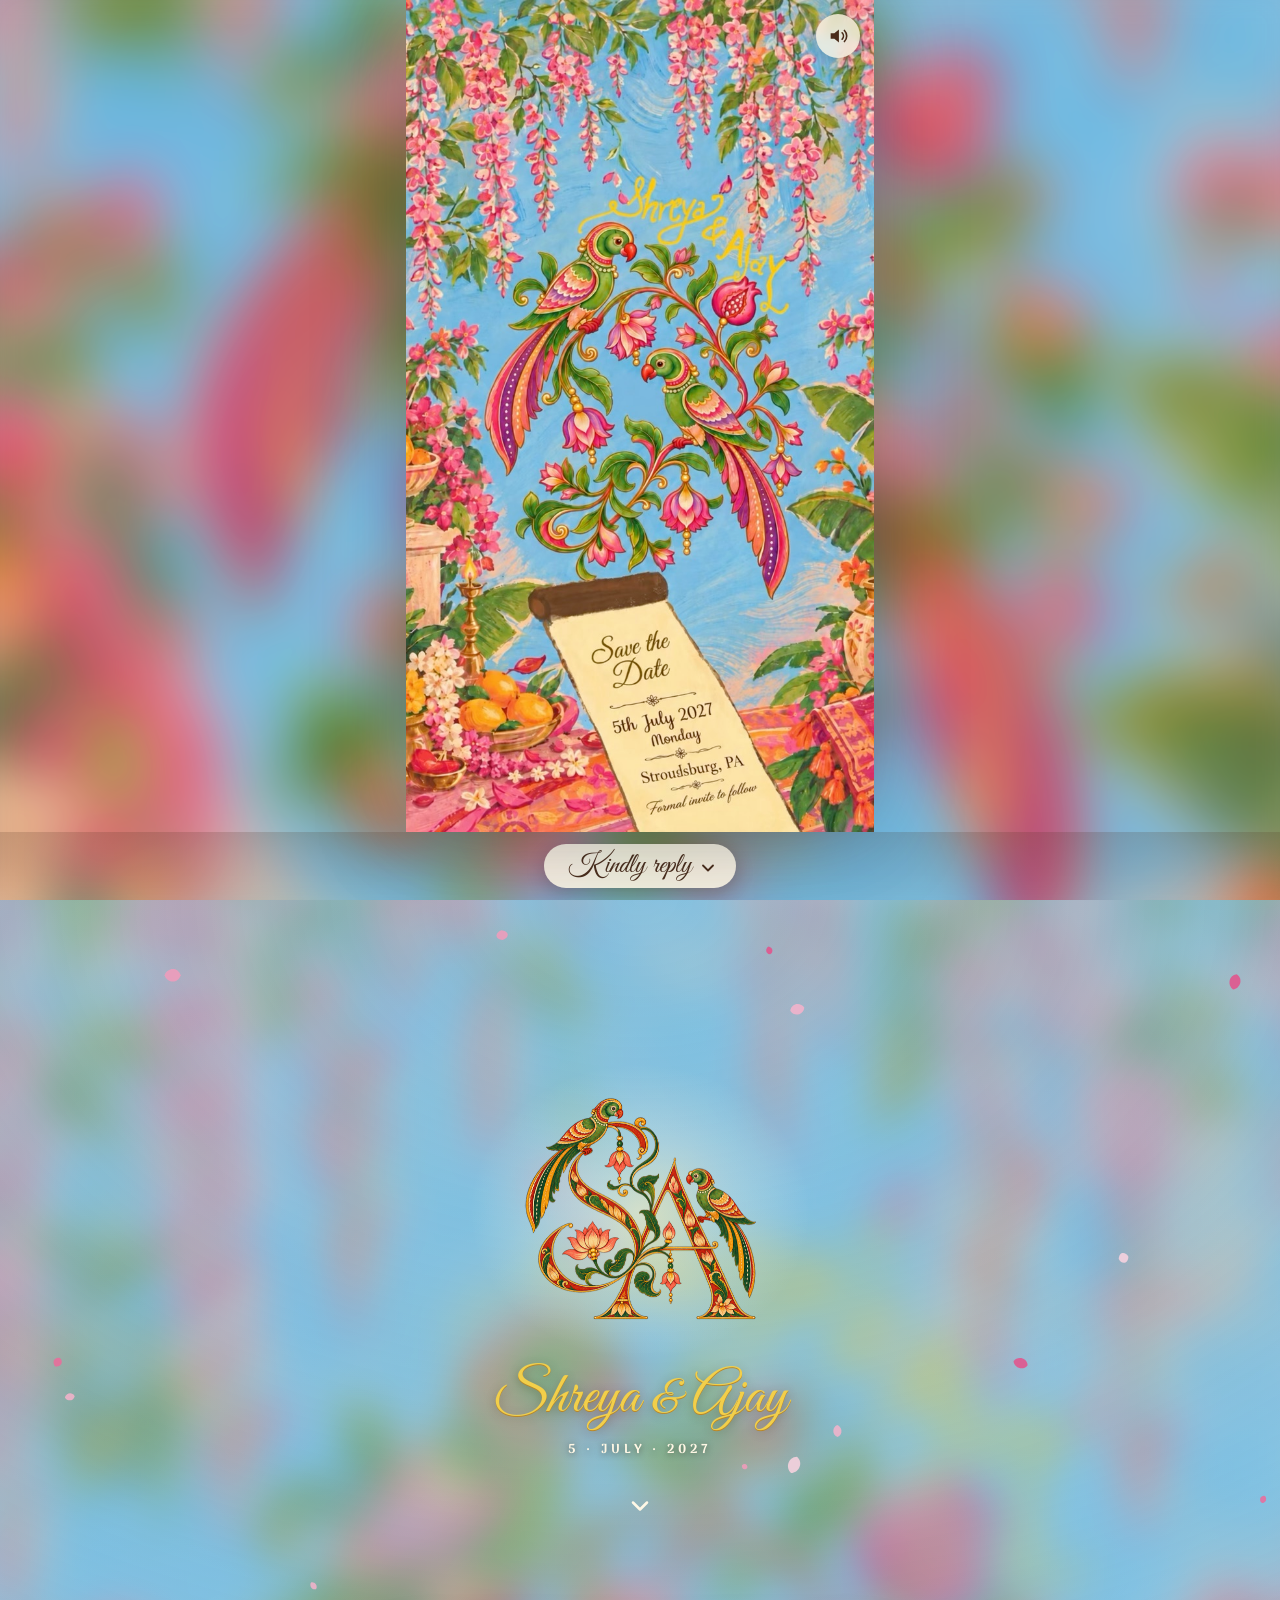
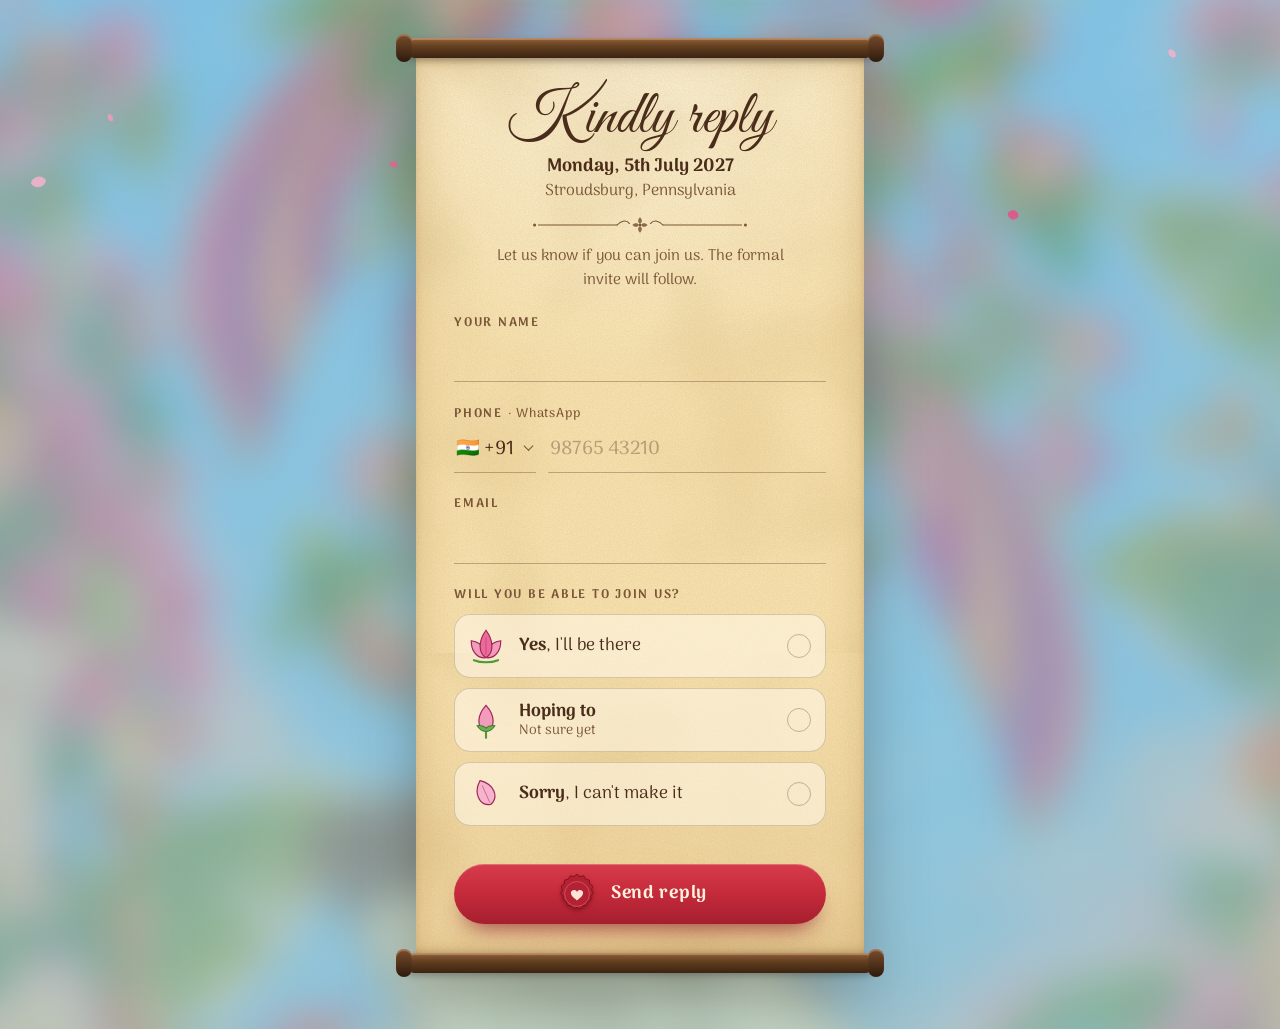
==== commit 4b09a2b8: "Save the date: SA monogram interlude between the film and the scroll Option C from the logo candidat" ====
--- a/save-the-date/index.html
+++ b/save-the-date/index.html
@@ -81,7 +81,15 @@
     <div class="reply__bg" aria-hidden="true"></div>
     <canvas class="petals" aria-hidden="true"></canvas>
 
-    <p class="names" aria-hidden="true">Shreya <span>&amp;</span> Ajay</p>
+    <!-- Interlude between the film and the scroll: the couple's monogram -->
+    <div class="interlude">
+      <img class="interlude__mono" src="media/monogram.png" width="480" height="447" alt="Shreya and Ajay's monogram" loading="lazy" decoding="async">
+      <p class="interlude__names" aria-hidden="true">Shreya <span>&amp;</span> Ajay</p>
+      <p class="interlude__date" aria-hidden="true">5 · July · 2027</p>
+      <a class="interlude__hint" href="#scroll" aria-label="Go to the reply form">
+        <svg viewBox="0 0 24 24" aria-hidden="true"><path d="m6 9 6 6 6-6" fill="none" stroke="currentColor" stroke-width="2.2" stroke-linecap="round" stroke-linejoin="round"/></svg>
+      </a>
+    </div>
 
     <div class="scroll" id="scroll">
       <div class="scroll__rod" aria-hidden="true"></div>
@@ -207,12 +215,7 @@
 
           <!-- Thank you -->
           <div class="view thanks" id="thanks-view" hidden>
-            <svg class="thanks__art" viewBox="0 0 120 84" aria-hidden="true">
-              <rect x="2" y="2" width="116" height="80" rx="6" fill="#FBEFD3" stroke="#6B4A2E" stroke-width="2.5"/>
-              <path d="M5 79 47 46M115 79 73 46" fill="none" stroke="#6B4A2E" stroke-width="2" stroke-linecap="round" opacity=".5"/>
-              <path d="M3.5 5.5 60 50 116.5 5.5" fill="#F6E4BC" stroke="#6B4A2E" stroke-width="2.5" stroke-linejoin="round"/>
-              <path d="M60 60c-9.5-6.6-11.6-12-8.6-15.3 2.6-2.8 6.8-2 8.6 1.4 1.8-3.4 6-4.2 8.6-1.4 3 3.3.9 8.7-8.6 15.3z" fill="#D2283C" stroke="#8A1626" stroke-width="1.2"/>
-            </svg>
+            <img class="thanks__mono" src="media/monogram.png" width="480" height="447" alt="" loading="lazy" decoding="async">
             <h2 class="script title" id="thanks-title" tabindex="-1">Thank you!</h2>
             <p class="thanks__msg" id="thanks-msg"></p>
             <p class="summary" id="thanks-summary"></p>
--- a/save-the-date/style.css
+++ b/save-the-date/style.css
@@ -322,15 +322,75 @@
   pointer-events: none;
 }
 
-.names {
-  margin: 0 0 18px;
-  font: 400 clamp(46px, 13vw, 64px)/1 var(--script);
+/* Interlude: a pause between the film and the scroll with the couple's monogram
+   (the SA logo from the engagement invite). No CSS filters on the logo: iPhones
+   drew the engagement logo as a white box when it had a blur/shadow effect. */
+.interlude {
+  min-height: 74vh;
+  min-height: 74svh;
+  display: grid;
+  place-items: center;
+  align-content: center;
+  gap: 4px;
+  text-align: center;
+  margin-bottom: 8px;
+}
+.interlude__mono {
+  position: relative;
+  width: min(64vw, 250px);
+  height: auto;
+}
+.interlude::before {
+  /* soft light behind the logo so it reads on the blurred painting */
+  content: '';
+  grid-area: 1 / 1;
+  width: min(92vw, 340px);
+  aspect-ratio: 1.15;
+  border-radius: 50%;
+  background: radial-gradient(closest-side, rgba(255, 246, 220, 0.55), rgba(255, 246, 220, 0));
+}
+.interlude__mono { grid-area: 1 / 1; }
+.interlude__names {
+  margin: 6px 0 0;
+  font: 400 clamp(46px, 13vw, 58px)/1 var(--script);
   color: var(--gold);
   text-shadow:
     0 1px 0 #b8872a,
     0 2px 10px rgba(60, 40, 10, 0.35);
 }
-.names span { font-size: 0.8em; padding: 0 0.05em; }
+.interlude__names span { font-size: 0.8em; padding: 0 0.05em; }
+.interlude__date {
+  margin: 12px 0 0;
+  font: 700 13px/1 var(--serif);
+  letter-spacing: 0.3em;
+  text-transform: uppercase;
+  color: #fff8e6;
+  text-shadow: 0 1px 6px rgba(40, 20, 10, 0.55);
+}
+.interlude__hint {
+  margin-top: 22px;
+  width: 48px;
+  height: 48px;
+  display: grid;
+  place-items: center;
+  border-radius: 50%;
+  color: #fff8e6;
+  text-shadow: 0 1px 6px rgba(40, 20, 10, 0.5);
+}
+.interlude__hint svg { width: 28px; height: 28px; animation: nudge 1.8s ease-in-out infinite; }
+.interlude__hint:focus-visible { outline: 3px solid var(--gold); outline-offset: 2px; }
+
+/* Blooms in when it comes into view */
+.interlude.will-reveal > * { opacity: 0; transform: translateY(14px); }
+.interlude.will-reveal .interlude__mono { transform: scale(0.85); }
+.interlude.will-reveal.is-in > * {
+  opacity: 1;
+  transform: none;
+  transition: opacity 0.9s ease, transform 1.2s var(--spring);
+}
+.interlude.will-reveal.is-in .interlude__names { transition-delay: 0.25s; }
+.interlude.will-reveal.is-in .interlude__date { transition-delay: 0.45s; }
+.interlude.will-reveal.is-in .interlude__hint { transition-delay: 0.7s; }
 
 .scroll {
   width: min(100%, 448px);
@@ -730,11 +790,11 @@
 .send[aria-busy='true'] .send__seal { animation: spin 1.4s linear infinite; }
 
 /* Thank you */
-.thanks__art {
-  width: 104px;
-  margin: 4px auto 8px;
+.thanks__mono {
   display: block;
-  filter: drop-shadow(0 8px 10px rgba(60, 30, 10, 0.25));
+  width: 150px;
+  height: auto;
+  margin: -4px auto 0;
 }
 .thanks .title:focus { outline: none; }
 .thanks__msg { margin: 6px auto 0; max-width: 30ch; font-size: 17px; }
